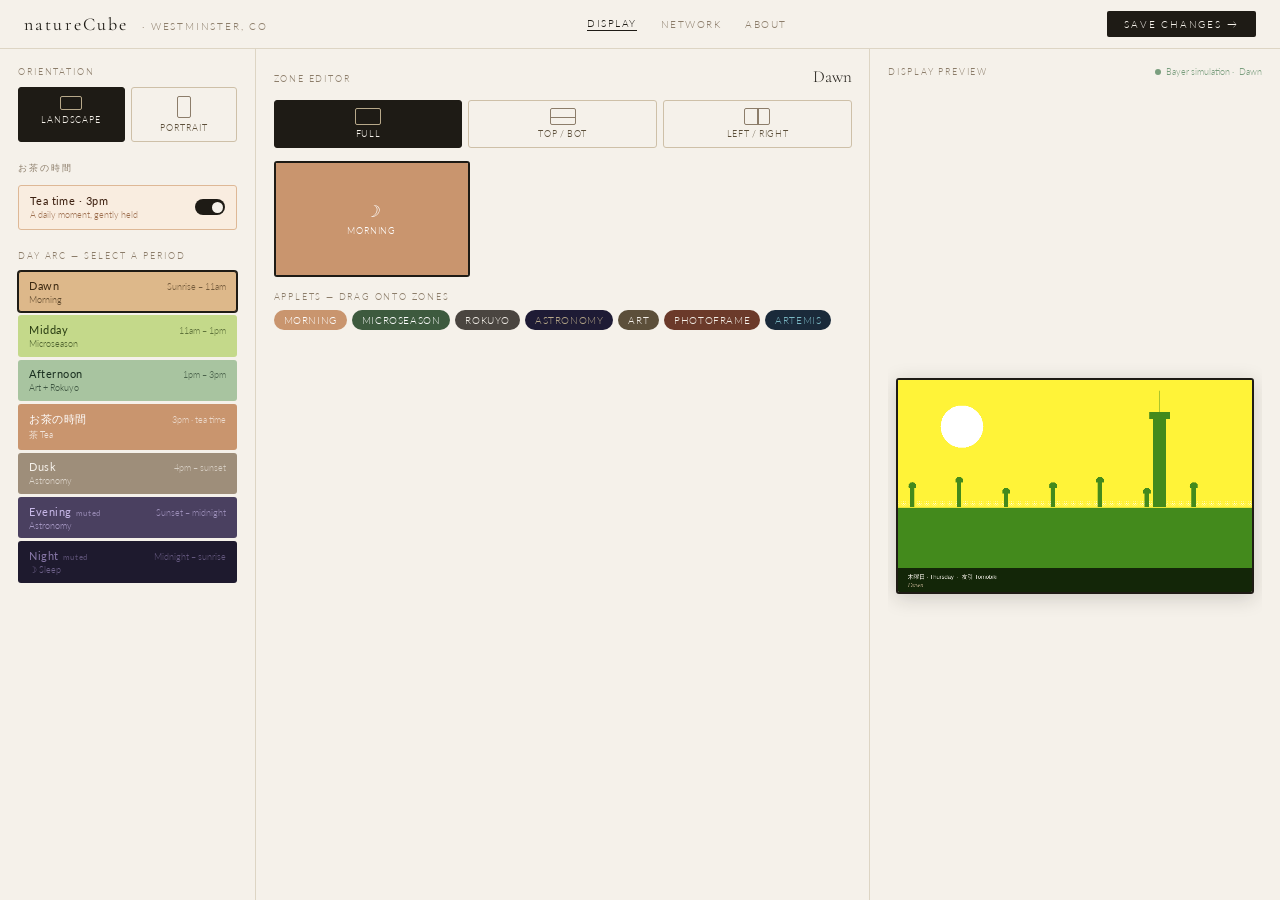
==== natureCubeConfig/index.html @ d75cd616 "fixed .html name" ====
<!DOCTYPE html>
<html lang="en">
<head>
  <meta charset="UTF-8" />
  <meta name="viewport" content="width=device-width, initial-scale=1.0" />
  <title>natureCube · Display Setup</title>
  <meta name="description" content="Configure your natureCube e-ink display — applets, day arc, orientation, and layout zones." />
  <link rel="preconnect" href="https://fonts.googleapis.com" />
  <link rel="preconnect" href="https://fonts.gstatic.com" crossorigin />
  <link href="https://fonts.googleapis.com/css2?family=Cormorant+Garamond:ital,wght@0,300;0,400;1,300;1,400&family=Lato:wght@300;400&display=swap" rel="stylesheet" />
  <style>
    /* ── Reset & base ────────────────────────────────────────────── */
    *, *::before, *::after { box-sizing: border-box; margin: 0; padding: 0; }
    :root {
      --paper:   #f5f1ea;
      --ink:     #1e1b15;
      --ink-mid: #5c4f3a;
      --ink-dim: #8c7d6a;
      --ink-faint:#b8a98a;
      --rule:    #ddd5c4;
      --rule-mid:#cec0a8;
      --hover:   #ede8de;
      --ocha:    #c9956e;
      --slot-dawn:      #ddb88a;
      --slot-midday:    #c4d98a;
      --slot-afternoon: #a8c4a0;
      --slot-ocha:      #c9956e;
      --slot-dusk:      #9e8e7a;
      --slot-evening:   #4a4060;
      --slot-night:     #1e1a2e;
    }

    html, body {
      height: 100%;
      font-family: 'Lato', sans-serif;
      font-weight: 300;
      background: var(--paper);
      color: var(--ink);
      overflow: hidden;
    }

    /* ── Layout skeleton ─────────────────────────────────────────── */
    .app { display: flex; flex-direction: column; height: 100vh; }
    .body { display: flex; flex: 1; overflow: hidden; }

    /* ── Header ──────────────────────────────────────────────────── */
    .hdr {
      padding: 0.7rem 1.5rem;
      border-bottom: 1px solid var(--rule);
      display: flex;
      align-items: center;
      justify-content: space-between;
      flex-shrink: 0;
      background: var(--paper);
    }
    .wmark {
      font-family: 'Cormorant Garamond', serif;
      font-weight: 400;
      font-size: 18px;
      letter-spacing: 0.12em;
      color: var(--ink);
    }
    .wmark-loc {
      font-size: 10px;
      letter-spacing: 0.18em;
      text-transform: uppercase;
      color: var(--ink-dim);
      margin-left: 0.6rem;
      font-family: 'Lato', sans-serif;
      font-weight: 300;
    }
    .hdr-nav { display: flex; gap: 1.5rem; align-items: center; }
    .hdr-nav a {
      font-size: 10px;
      letter-spacing: 0.15em;
      text-transform: uppercase;
      color: var(--ink-dim);
      cursor: pointer;
      text-decoration: none;
      transition: color 0.15s;
    }
    .hdr-nav a.active {
      color: var(--ink);
      border-bottom: 1px solid var(--ink);
      padding-bottom: 1px;
    }
    .hdr-nav a:hover { color: var(--ink); }
    .save-btn {
      padding: 0.42rem 1.1rem;
      background: var(--ink);
      color: var(--paper);
      border: none;
      font-family: 'Lato', sans-serif;
      font-weight: 300;
      font-size: 10px;
      letter-spacing: 0.18em;
      text-transform: uppercase;
      cursor: pointer;
      border-radius: 2px;
      transition: background 0.15s;
    }
    .save-btn:hover { background: var(--ink-mid); }

    /* ── Left panel ──────────────────────────────────────────────── */
    .left {
      width: 256px;
      flex-shrink: 0;
      border-right: 1px solid var(--rule);
      display: flex;
      flex-direction: column;
      overflow: hidden;
    }
    .left-scroll { flex: 1; overflow-y: auto; padding: 1.1rem; }
    .left-scroll::-webkit-scrollbar { width: 4px; }
    .left-scroll::-webkit-scrollbar-thumb { background: var(--rule-mid); border-radius: 2px; }

    .sec { margin-bottom: 1.25rem; }
    .sec-lbl {
      font-size: 9px;
      letter-spacing: 0.22em;
      text-transform: uppercase;
      color: var(--ink-dim);
      margin-bottom: 0.6rem;
    }

    /* Orientation */
    .orient-row { display: flex; gap: 6px; }
    .ob {
      flex: 1;
      border: 1px solid var(--rule-mid);
      border-radius: 3px;
      padding: 0.5rem 0.25rem;
      cursor: pointer;
      text-align: center;
      transition: all 0.15s;
      background: transparent;
    }
    .ob:hover { background: var(--hover); }
    .ob.active { background: var(--ink); border-color: var(--ink); }
    .ob.active .ob-lbl { color: var(--paper); }
    .ob.active .ob-frame { border-color: var(--ink-faint); }
    .ob-frame {
      width: 22px; height: 14px;
      border: 1.5px solid var(--ink-dim);
      border-radius: 2px;
      margin: 0 auto 4px;
    }
    .ob-frame.v { width: 14px; height: 22px; }
    .ob-lbl { font-size: 9px; letter-spacing: 0.1em; text-transform: uppercase; color: var(--ink-mid); }

    /* Ocha toggle */
    .ocha-toggle {
      display: flex;
      align-items: center;
      justify-content: space-between;
      background: #f9ede0;
      border: 1px solid #deb896;
      border-radius: 3px;
      padding: 0.55rem 0.7rem;
      cursor: pointer;
      transition: all 0.15s;
      user-select: none;
    }
    .ocha-toggle.off { background: #f0ece6; border-color: var(--rule-mid); opacity: 0.65; }
    .ot-left { display: flex; flex-direction: column; gap: 2px; }
    .ot-name { font-size: 11px; letter-spacing: 0.04em; color: #3d2010; font-weight: 400; }
    .ot-sub  { font-size: 9px; color: #9e7050; }
    .toggle-pill {
      width: 30px; height: 16px;
      border-radius: 10px;
      background: var(--ink);
      position: relative;
      transition: background 0.2s;
      flex-shrink: 0;
    }
    .toggle-pill.off { background: var(--rule-mid); }
    .toggle-knob {
      position: absolute;
      top: 2.5px; right: 2.5px;
      width: 11px; height: 11px;
      border-radius: 50%;
      background: var(--paper);
      transition: right 0.2s, left 0.2s;
    }
    .toggle-pill.off .toggle-knob { right: auto; left: 2.5px; }

    /* Day arc */
    .arc { display: flex; flex-direction: column; gap: 3px; }
    .arc-slot {
      border-radius: 3px;
      padding: 0.42rem 0.65rem;
      cursor: pointer;
      transition: filter 0.12s;
      border: 1.5px solid transparent;
    }
    .arc-slot:hover { filter: brightness(0.92); }
    .arc-slot.selected { border-color: var(--ink) !important; box-shadow: 0 0 0 1px var(--ink); }
    .as-row { display: flex; align-items: baseline; justify-content: space-between; }
    .as-name { font-size: 11px; font-weight: 400; letter-spacing: 0.05em; }
    .as-time { font-size: 9px; opacity: 0.65; }
    .as-applet { font-size: 9px; margin-top: 2px; opacity: 0.75; }
    .muted-badge { font-size: 8px; opacity: 0.55; margin-left: 4px; letter-spacing: 0.08em; }
    .slot-dawn      { background: var(--slot-dawn);      color: #3d2a12; }
    .slot-midday    { background: var(--slot-midday);    color: #2a3d12; }
    .slot-afternoon { background: var(--slot-afternoon); color: #1a3020; }
    .slot-ocha      { background: var(--slot-ocha);      color: #fff; }
    .slot-dusk      { background: var(--slot-dusk);      color: #f5f1ea; }
    .slot-evening   { background: var(--slot-evening);   color: #c8b8e8; }
    .slot-night     { background: var(--slot-night);     color: #8878a8; }

    /* ── Canvas editor ───────────────────────────────────────────── */
    .canvas-editor {
      width: 48%;
      flex-shrink: 0;
      border-right: 1px solid var(--rule);
      padding: 1.1rem;
      display: flex;
      flex-direction: column;
      overflow: hidden;
    }
    .ce-head {
      display: flex;
      align-items: baseline;
      justify-content: space-between;
      margin-bottom: 0.8rem;
    }
    .ce-lbl { font-size: 9px; letter-spacing: 0.2em; text-transform: uppercase; color: var(--ink-dim); }
    .ce-period { font-family: 'Cormorant Garamond', serif; font-size: 17px; font-weight: 300; color: var(--ink); }

    .fixed-notice {
      background: #f0ece6;
      border: 1px solid var(--rule-mid);
      border-radius: 3px;
      padding: 0.65rem 0.8rem;
      font-size: 10px;
      color: var(--ink-mid);
      line-height: 1.6;
      margin-bottom: 0.8rem;
    }

    /* Layout picker */
    .layout-row { display: flex; gap: 6px; margin-bottom: 0.85rem; }
    .lp {
      flex: 1;
      border: 1px solid var(--rule-mid);
      border-radius: 3px;
      padding: 0.45rem 0.25rem;
      cursor: pointer;
      text-align: center;
      transition: all 0.12s;
      background: transparent;
    }
    .lp:hover { background: var(--hover); }
    .lp.active { background: var(--ink); border-color: var(--ink); }
    .lp.active .lp-lbl { color: var(--paper); }
    .lp.active .lp-icon { border-color: var(--ink-faint); }
    .lp-icon {
      width: 26px; height: 17px;
      border: 1.5px solid var(--ink-dim);
      border-radius: 2px;
      margin: 0 auto 3px;
      position: relative; overflow: hidden;
    }
    .lp-icon.p { width: 17px; height: 26px; }
    .lp-dh { position: absolute; top: 50%; left: 0; right: 0; height: 1.5px; background: var(--ink-dim); }
    .lp-dv { position: absolute; left: 50%; top: 0; bottom: 0; width: 1.5px; background: var(--ink-dim); }
    .lp.active .lp-dh, .lp.active .lp-dv { background: var(--ink-faint); }
    .lp-lbl { font-size: 9px; letter-spacing: 0.07em; text-transform: uppercase; color: var(--ink-mid); }

    /* Zone display */
    .zone-wrap {
      border: 2px solid var(--ink);
      border-radius: 3px;
      overflow: hidden;
      flex-shrink: 0;
      margin-bottom: 0.85rem;
      position: relative;
    }
    .zone-inner { display: flex; width: 100%; height: 100%; position: relative; }
    .zone {
      display: flex;
      align-items: center;
      justify-content: center;
      flex-direction: column;
      gap: 3px;
      cursor: pointer;
      border: 2px dashed transparent;
      transition: border 0.12s;
      position: relative;
    }
    .zone:hover { border-color: rgba(255,255,255,0.35); }
    .zone.drag-over { border-color: #fff !important; background: rgba(255,255,255,0.12); }
    .zone-glyph {
      font-family: 'Cormorant Garamond', serif;
      font-style: italic;
      font-size: 16px;
      pointer-events: none;
    }
    .zone-name {
      font-size: 9px;
      letter-spacing: 0.1em;
      text-transform: uppercase;
      pointer-events: none;
    }
    .zone-hint { font-size: 9px; opacity: 0.4; pointer-events: none; }
    .zone-x {
      position: absolute;
      top: 4px; right: 4px;
      font-size: 9px;
      background: rgba(0,0,0,0.28);
      border: none; color: #fff;
      border-radius: 50%;
      width: 14px; height: 14px;
      cursor: pointer;
      line-height: 14px;
      text-align: center;
      padding: 0;
      display: none;
    }
    .zone:hover .zone-x { display: block; }
    .zone-div-h { position: absolute; top: 50%; left: 0; right: 0; height: 2px; background: var(--ink); pointer-events: none; }
    .zone-div-v { position: absolute; left: 50%; top: 0; bottom: 0; width: 2px; background: var(--ink); pointer-events: none; }

    /* Night editor */
    .night-editor {
      background: #16142a;
      border-radius: 3px;
      padding: 0.7rem 0.8rem;
      margin-bottom: 0.85rem;
      flex-shrink: 0;
    }
    .ne-lbl { font-size: 9px; letter-spacing: 0.2em; text-transform: uppercase; color: #6860a0; margin-bottom: 0.55rem; }
    .reminder-list { display: flex; flex-direction: column; gap: 5px; }
    .reminder-item { display: flex; align-items: baseline; gap: 7px; }
    .reminder-dot { width: 4px; height: 4px; border-radius: 50%; background: #8878a8; flex-shrink: 0; margin-top: 3px; }
    .reminder-text { font-size: 10px; color: #a898c8; font-family: 'Cormorant Garamond', serif; font-style: italic; line-height: 1.5; }
    .ne-hint { font-size: 9px; color: #5050a0; margin-top: 0.5rem; font-style: italic; }

    /* Applet palette */
    .pal-lbl { font-size: 9px; letter-spacing: 0.2em; text-transform: uppercase; color: var(--ink-dim); margin-bottom: 0.5rem; }
    .palette { display: flex; flex-wrap: wrap; gap: 5px; }
    .chip {
      padding: 4px 10px;
      border-radius: 20px;
      font-size: 10px;
      letter-spacing: 0.06em;
      text-transform: uppercase;
      cursor: grab;
      user-select: none;
      transition: opacity 0.12s, transform 0.1s;
    }
    .chip:active { cursor: grabbing; transform: scale(1.04); }
    .chip-morning    { background: #c9956e; color: #fff; }
    .chip-microseason{ background: #3d5a3e; color: #fff; }
    .chip-rokuyo     { background: #4a4540; color: #f5f1ea; }
    .chip-astronomy  { background: #1e1b35; color: #b8a98a; }
    .chip-art        { background: #5c4f3a; color: #f5f1ea; }
    .chip-photoframe { background: #6b3a2a; color: #f5f1ea; }
    .chip-artemis    { background: #1a2a3a; color: #7ab8c4; }
    .muted-note { font-size: 9px; color: var(--ink-dim); font-style: italic; margin-top: 0.5rem; line-height: 1.6; }

    /* ── Preview pane ────────────────────────────────────────────── */
    .preview-pane { flex: 1; padding: 1.1rem; display: flex; flex-direction: column; overflow: hidden; }
    .prev-head {
      display: flex;
      align-items: center;
      justify-content: space-between;
      margin-bottom: 0.75rem;
      flex-shrink: 0;
    }
    .prev-lbl { font-size: 9px; letter-spacing: 0.2em; text-transform: uppercase; color: var(--ink-dim); }
    .prev-live { display: flex; align-items: center; gap: 5px; font-size: 9px; color: #7a9e7e; }
    .prev-dot { width: 6px; height: 6px; border-radius: 50%; background: #7a9e7e; animation: pulse 2s infinite; }
    @keyframes pulse { 0%,100% { opacity: 1; } 50% { opacity: 0.3; } }
    .prev-wrap { flex: 1; display: flex; align-items: center; justify-content: center; overflow: hidden; }
    .frame-border {
      border: 2px solid var(--ink);
      border-radius: 3px;
      overflow: hidden;
      box-shadow: 0 4px 20px rgba(30,27,21,0.18);
    }
    canvas { display: block; }

    /* ── Responsive (narrow screens) ────────────────────────────── */
    @media (max-width: 900px) {
      html, body { overflow: auto; }
      .app { height: auto; min-height: 100vh; }
      .body { flex-direction: column; overflow: visible; }
      .left { width: 100%; border-right: none; border-bottom: 1px solid var(--rule); }
      .canvas-editor { width: 100%; border-right: none; border-bottom: 1px solid var(--rule); }
      .preview-pane { min-height: 360px; }
    }
  </style>
</head>
<body>
<div class="app">

  <!-- HEADER -->
  <header class="hdr">
    <div>
      <span class="wmark">natureCube</span>
      <span class="wmark-loc">· Westminster, CO</span>
    </div>
    <nav class="hdr-nav">
      <a class="active" href="#">Display</a>
      <a href="#">Network</a>
      <a href="#">About</a>
    </nav>
    <button class="save-btn" onclick="handleSave()">Save changes →</button>
  </header>

  <div class="body">

    <!-- LEFT: orientation + ocha + day arc -->
    <aside class="left">
      <div class="left-scroll">

        <div class="sec">
          <div class="sec-lbl">Orientation</div>
          <div class="orient-row">
            <div class="ob active" onclick="setOrient('landscape', this)">
              <div class="ob-frame"></div>
              <div class="ob-lbl">Landscape</div>
            </div>
            <div class="ob" onclick="setOrient('portrait', this)">
              <div class="ob-frame v"></div>
              <div class="ob-lbl">Portrait</div>
            </div>
          </div>
        </div>

        <div class="sec">
          <div class="sec-lbl">お茶の時間</div>
          <div class="ocha-toggle" id="ocha-toggle" onclick="toggleOcha()">
            <div class="ot-left">
              <div class="ot-name">Tea time · 3pm</div>
              <div class="ot-sub">A daily moment, gently held</div>
            </div>
            <div class="toggle-pill" id="ocha-pill">
              <div class="toggle-knob"></div>
            </div>
          </div>
        </div>

        <div class="sec">
          <div class="sec-lbl">Day Arc — select a period</div>
          <div class="arc" id="arc"></div>
        </div>

      </div>
    </aside>

    <!-- CANVAS EDITOR -->
    <section class="canvas-editor">
      <div class="ce-head">
        <span class="ce-lbl">Zone Editor</span>
        <span class="ce-period" id="ce-period">Dawn</span>
      </div>
      <div id="fixed-notice" class="fixed-notice" style="display:none;"></div>
      <div id="editor-body">
        <div class="layout-row" id="layout-row"></div>
        <div class="zone-wrap" id="zone-wrap">
          <div class="zone-inner" id="zone-inner"></div>
        </div>
        <div id="night-editor-wrap" style="display:none;">
          <div class="night-editor">
            <div class="ne-lbl">Nightly reminders</div>
            <div class="reminder-list" id="reminder-list"></div>
            <div class="ne-hint">Rotates softly through the night.</div>
          </div>
        </div>
        <div class="pal-lbl">Applets — drag onto zones</div>
        <div class="palette" id="palette"></div>
        <div class="muted-note" id="muted-note" style="display:none;"></div>
      </div>
    </section>

    <!-- PREVIEW -->
    <section class="preview-pane">
      <div class="prev-head">
        <span class="prev-lbl">Display Preview</span>
        <span class="prev-live">
          <span class="prev-dot"></span>
          Bayer simulation · <span id="prev-period-lbl">Dawn</span>
        </span>
      </div>
      <div class="prev-wrap">
        <div class="frame-border">
          <canvas id="pc"></canvas>
        </div>
      </div>
    </section>

  </div>
</div>

<script>
  /* ── Data ──────────────────────────────────────────────────────── */
  const PERIODS = [
    { id:'dawn',      name:'Dawn',        time:'Sunrise – 11am',    cls:'slot-dawn',      muted:false, fixed:false  },
    { id:'midday',    name:'Midday',      time:'11am – 1pm',        cls:'slot-midday',    muted:false, fixed:false  },
    { id:'afternoon', name:'Afternoon',   time:'1pm – 3pm',         cls:'slot-afternoon', muted:false, fixed:false  },
    { id:'ocha',      name:'お茶の時間',   time:'3pm · tea time',    cls:'slot-ocha',      muted:false, fixed:'ocha' },
    { id:'dusk',      name:'Dusk',        time:'4pm – sunset',      cls:'slot-dusk',      muted:false, fixed:false  },
    { id:'evening',   name:'Evening',     time:'Sunset – midnight', cls:'slot-evening',   muted:true,  fixed:false  },
    { id:'night',     name:'Night',       time:'Midnight – sunrise',cls:'slot-night',     muted:true,  fixed:'night'},
  ];

  const APPLETS = [
    { id:'morning',     glyph:'☽', name:'Morning',     cls:'chip-morning'     },
    { id:'microseason', glyph:'七', name:'Microseason', cls:'chip-microseason' },
    { id:'rokuyo',      glyph:'六', name:'Rokuyo',      cls:'chip-rokuyo'      },
    { id:'astronomy',   glyph:'✦', name:'Astronomy',   cls:'chip-astronomy'   },
    { id:'art',         glyph:'◈', name:'Art',          cls:'chip-art'         },
    { id:'photoframe',  glyph:'⊡', name:'Photoframe',  cls:'chip-photoframe'  },
    { id:'artemis',     glyph:'⬡', name:'Artemis',      cls:'chip-artemis'     },
  ];

  const NIGHT_REMINDERS = [
    'Rest is part of the work.',
    'The display will be here in the morning.',
    'Let the day go gently.',
    'The stars are doing fine without you.',
    'Sleep well. The seasons will continue.',
    'Tomorrow has its own microseason.',
  ];

  const PALETTE_6 = [[0,0,0],[255,255,255],[67,138,28],[100,64,255],[191,0,0],[255,243,56]];
  const BAYER4    = [[0,8,2,10],[12,4,14,6],[3,11,1,9],[15,7,13,5]];

  const SCENES = {
    morning:    { sky:[[201,149,110],[232,201,138],[210,220,190]], ground:[100,85,65],  tower:true,  sun:true,  stars:false, moon:false },
    microseason:{ sky:[[90,130,95],[150,180,130],[210,225,195]],  ground:[61,90,62],   tower:false, sun:false, stars:false, moon:false },
    rokuyo:     { sky:[[110,105,90],[160,150,130],[210,205,190]], ground:[85,80,68],   tower:false, sun:false, stars:false, moon:false },
    astronomy:  { sky:[[10,8,25],[30,20,60],[15,12,40]],         ground:[10,8,20],    tower:false, sun:false, stars:true,  moon:false },
    art:        { sky:[[140,100,70],[190,150,100],[220,185,140]], ground:[90,70,50],   tower:true,  sun:true,  stars:false, moon:false },
    photoframe: { sky:[[175,155,125],[205,185,160],[230,215,195]],ground:[140,115,88], tower:false, sun:false, stars:false, moon:false },
    artemis:    { sky:[[5,8,20],[15,20,50],[8,12,30]],            ground:[5,8,15],     tower:false, sun:false, stars:true,  moon:false },
    '__ocha':   { sky:[[195,130,80],[220,170,110],[235,200,150]], ground:[145,95,60],  tower:false, sun:true,  stars:false, moon:false },
    '__night':  { sky:[[10,8,22],[18,14,38],[12,10,28]],          ground:[8,6,18],     tower:false, sun:false, stars:true,  moon:true  },
  };

  const ZONE_BG = {
    morning:'#c9956e', microseason:'#3d5a3e', rokuyo:'#4a4540',
    astronomy:'#1e1b35', art:'#5c4f3a', photoframe:'#6b3a2a', artemis:'#1a2a3a',
    '__ocha':'#b87040', '__night':'#1a1530',
  };

  /* ── State ─────────────────────────────────────────────────────── */
  let orientation  = 'landscape';
  let selected     = 'dawn';
  let ochaOn       = true;
  let dragApplet   = null;

  const cfg = {
    dawn:      { layout:'full',       zones:['morning',    null]      },
    midday:    { layout:'full',       zones:['microseason',null]      },
    afternoon: { layout:'left-right', zones:['art',       'rokuyo']   },
    ocha:      { layout:'full',       zones:['__ocha',     null]      },
    dusk:      { layout:'full',       zones:['astronomy',  null]      },
    evening:   { layout:'full',       zones:['astronomy',  null]      },
    night:     { layout:'full',       zones:['__night',    null]      },
  };

  /* ── Ocha toggle ────────────────────────────────────────────────── */
  function toggleOcha() {
    ochaOn = !ochaOn;
    document.getElementById('ocha-pill').className    = 'toggle-pill' + (ochaOn ? '' : ' off');
    document.getElementById('ocha-toggle').className  = 'ocha-toggle' + (ochaOn ? '' : ' off');
    buildArc();
    if (selected === 'ocha' && !ochaOn) selectPeriod('dawn');
  }

  /* ── Day arc ────────────────────────────────────────────────────── */
  function buildArc() {
    const el = document.getElementById('arc');
    el.innerHTML = '';
    PERIODS.forEach(p => {
      if (p.id === 'ocha' && !ochaOn) return;
      const div = document.createElement('div');
      div.className = `arc-slot ${p.cls}${selected === p.id ? ' selected' : ''}`;
      div.onclick   = () => selectPeriod(p.id);
      const z = cfg[p.id].zones;
      const names = z.filter(Boolean).map(id => {
        if (id === '__ocha')  return '茶 Tea';
        if (id === '__night') return '☽ Sleep';
        return (APPLETS.find(a => a.id === id) || { name: '—' }).name;
      }).join(' + ');
      div.innerHTML = `
        <div class="as-row">
          <span class="as-name">${p.name}${p.muted ? '<span class="muted-badge">muted</span>' : ''}</span>
          <span class="as-time">${p.time}</span>
        </div>
        <div class="as-applet">${names || '—'}</div>`;
      el.appendChild(div);
    });
  }

  function selectPeriod(id) {
    selected = id;
    buildArc();
    buildEditor();
    drawPreview();
  }

  /* ── Canvas editor ──────────────────────────────────────────────── */
  function buildEditor() {
    const p   = PERIODS.find(p => p.id === selected);
    const c   = cfg[selected];
    document.getElementById('ce-period').textContent      = p.name;
    document.getElementById('prev-period-lbl').textContent = p.name;

    const fn  = document.getElementById('fixed-notice');
    const eb  = document.getElementById('editor-body');
    const nw  = document.getElementById('night-editor-wrap');
    const mn  = document.getElementById('muted-note');
    const pal = document.getElementById('palette');

    /* Fixed: ocha */
    if (p.fixed === 'ocha') {
      fn.style.display = 'block';
      fn.innerHTML     = '<strong style="font-size:10px;letter-spacing:0.08em;text-transform:uppercase;">Tea time</strong> — a fixed moment. The display shows a warm, still scene at 3pm each day. It cannot be reassigned, only disabled from the toggle above.';
      eb.style.display = 'none';
      drawPreview(); return;
    }
    fn.style.display = 'none';
    eb.style.display = 'block';

    /* Fixed: night */
    if (p.fixed === 'night') {
      fn.style.display = 'block';
      fn.innerHTML     = 'Night mode shows a quiet sleep scene with rotating gentle reminders. You can change the background applet below — the reminder overlay is always present.';
      nw.style.display = 'block';
      buildNightReminders();
    } else {
      nw.style.display = 'none';
    }

    /* Layout row */
    const lr = document.getElementById('layout-row');
    lr.innerHTML = '';
    const layouts = orientation === 'portrait'
      ? [{ id:'full', dv:false, dh:false, lbl:'Full' }, { id:'top-bottom', dh:true, dv:false, lbl:'Top / Bot' }]
      : [{ id:'full', dv:false, dh:false, lbl:'Full' }, { id:'top-bottom', dh:true, dv:false, lbl:'Top / Bot' }, { id:'left-right', dv:true, dh:false, lbl:'Left / Right' }];
    layouts.forEach(l => {
      const btn = document.createElement('div');
      btn.className = 'lp' + (c.layout === l.id ? ' active' : '');
      const ic = orientation === 'portrait' ? 'lp-icon p' : 'lp-icon';
      btn.innerHTML = `<div class="${ic}">${l.dh ? '<div class="lp-dh"></div>' : ''}${l.dv ? '<div class="lp-dv"></div>' : ''}</div><div class="lp-lbl">${l.lbl}</div>`;
      btn.onclick = () => {
        cfg[selected].layout = l.id;
        if (l.id === 'full') cfg[selected].zones[1] = null;
        buildEditor(); drawPreview();
      };
      lr.appendChild(btn);
    });

    buildZoneDisplay(p, c);

    /* Palette */
    pal.innerHTML = '';
    mn.style.display = 'none';
    APPLETS.forEach(a => {
      const chip = document.createElement('div');
      chip.className = `chip ${a.cls}`;
      chip.textContent = a.name;
      chip.draggable = true;
      chip.ondragstart = () => { dragApplet = a.id; };
      chip.ondragend   = () => { dragApplet = null; };
      pal.appendChild(chip);
    });
    if (p.muted) {
      mn.style.display = 'block';
      mn.textContent = 'Evening & night applets render in a muted colour grade on the device — softer on the eyes, quieter in the room.';
    }
  }

  function buildNightReminders() {
    const el = document.getElementById('reminder-list');
    el.innerHTML = '';
    NIGHT_REMINDERS.forEach(r => {
      const row = document.createElement('div');
      row.className = 'reminder-item';
      row.innerHTML  = `<div class="reminder-dot"></div><div class="reminder-text">${r}</div>`;
      el.appendChild(row);
    });
  }

  function buildZoneDisplay(p, c) {
    const zw  = document.getElementById('zone-wrap');
    const zi  = document.getElementById('zone-inner');
    const isP = orientation === 'portrait';
    const W = isP ? 112 : 196, H = isP ? 158 : 116;
    zw.style.width  = W + 'px';
    zw.style.height = H + 'px';
    zi.innerHTML = '';
    zi.style.position     = 'relative';
    zi.style.flexDirection = c.layout === 'top-bottom' ? 'column' : 'row';

    const count = c.layout === 'full' ? 1 : 2;
    for (let i = 0; i < count; i++) {
      const appId = c.zones[i];
      const app   = APPLETS.find(a => a.id === appId);
      const zone  = document.createElement('div');
      zone.className = 'zone';
      zone.style.flex       = '1';
      zone.style.background = appId ? (ZONE_BG[appId] || '#2e2830') : 'rgba(0,0,0,0.07)';
      zone.style.color      = appId ? '#fff' : '#8c7d6a';
      zone.dataset.zi       = i;
      zone.ondragover  = e  => { e.preventDefault(); zone.classList.add('drag-over'); };
      zone.ondragleave = () => zone.classList.remove('drag-over');
      zone.ondrop      = e  => {
        e.preventDefault();
        zone.classList.remove('drag-over');
        if (dragApplet) {
          cfg[selected].zones[i] = dragApplet;
          buildEditor(); buildArc(); drawPreview();
        }
      };
      if (app) {
        const x = document.createElement('button');
        x.className   = 'zone-x';
        x.textContent = '×';
        x.onclick = e => {
          e.stopPropagation();
          cfg[selected].zones[i] = null;
          buildEditor(); buildArc(); drawPreview();
        };
        zone.innerHTML = `<div class="zone-glyph">${app.glyph}</div><div class="zone-name">${app.name}</div>`;
        zone.appendChild(x);
      } else {
        zone.innerHTML = `<div class="zone-hint">drop applet here</div>`;
      }
      zi.appendChild(zone);
    }
    if (c.layout !== 'full') {
      const div = document.createElement('div');
      div.className = c.layout === 'top-bottom' ? 'zone-div-h' : 'zone-div-v';
      zi.appendChild(div);
    }
  }

  /* ── Bayer dither preview ──────────────────────────────────────── */
  function nearest(r, g, b) {
    let best = 0, bd = Infinity;
    PALETTE_6.forEach(([pr, pg, pb], i) => {
      const d = (r-pr)**2 + (g-pg)**2 + (b-pb)**2;
      if (d < bd) { bd = d; best = i; }
    });
    return PALETTE_6[best];
  }

  function paintZone(ctx, W, H, scId, x, y, w, h, muted) {
    const sc  = SCENES[scId] || SCENES.morning;
    const buf = ctx.createImageData(W, H);
    const d   = buf.data;
    const thr = 255 / 16;
    const hor = y + Math.floor(h * 0.6);

    function sp(px, py, r, g, b) {
      if (px < x || px >= x+w || py < y || py >= y+h) return;
      if (muted) { r = Math.floor(r*0.52+65); g = Math.floor(g*0.52+55); b = Math.floor(b*0.52+60); }
      const bv = BAYER4[py % 4][px % 4];
      const f  = (bv / 16 - 0.5) * thr * 1.8;
      const [nr, ng, nb] = nearest(
        Math.max(0, Math.min(255, r + f)),
        Math.max(0, Math.min(255, g + f)),
        Math.max(0, Math.min(255, b + f))
      );
      const i = (py * W + px) * 4;
      d[i] = nr; d[i+1] = ng; d[i+2] = nb; d[i+3] = 255;
    }

    /* Sky */
    for (let py = y; py < y+h; py++) {
      const t  = (py - y) / h;
      const c0 = sc.sky[0], c1 = sc.sky[1], c2 = sc.sky[2];
      let r, g, b;
      if (t < 0.5) { const u = t*2; r = c0[0]+(c1[0]-c0[0])*u; g = c0[1]+(c1[1]-c0[1])*u; b = c0[2]+(c1[2]-c0[2])*u; }
      else         { const u = (t-0.5)*2; r = c1[0]+(c2[0]-c1[0])*u; g = c1[1]+(c2[1]-c1[1])*u; b = c1[2]+(c2[2]-c1[2])*u; }
      for (let px = x; px < x+w; px++) sp(px, py, r, g, b);
    }
    /* Ground */
    for (let py = hor; py < y+h; py++) {
      const [gr, gg, gb] = sc.ground;
      for (let px = x; px < x+w; px++) {
        const n = Math.sin(px*0.3 + py*0.7) * 5;
        sp(px, py, gr+n, gg+n, gb+n);
      }
    }
    /* Horizon accent */
    for (let px = x; px < x+w; px++)
      sp(px, hor, sc.sky[0][0]+22, sc.sky[0][1]+12, sc.sky[0][2]+6);

    /* Sun */
    if (sc.sun) {
      const sx = x + Math.floor(w*0.18), sy = y + Math.floor(h*0.22), sr = Math.floor(Math.min(w,h)*0.1);
      for (let py = sy-sr; py <= sy+sr; py++)
        for (let px = sx-sr; px <= sx+sr; px++)
          if ((px-sx)**2 + (py-sy)**2 <= sr**2) {
            const [c0r, c0g, c0b] = sc.sky[2];
            sp(px, py, Math.min(255, c0r+72), Math.min(255, c0g+62), Math.min(255, c0b+20));
          }
    }
    /* Stars */
    if (sc.stars) {
      for (let i = 0; i < 55; i++) {
        const sx2 = x + Math.floor(Math.abs(Math.sin(i * 137.5) * w));
        const sy2 = y + Math.floor(Math.abs(Math.cos(i * 97.3) * h * 0.52));
        if (sy2 < hor) sp(sx2, sy2, 255, 243, 56);
      }
    }
    /* Moon (crescent) */
    if (sc.moon) {
      const mx = x + Math.floor(w*0.7), my = y + Math.floor(h*0.22), mr = Math.floor(Math.min(w,h)*0.11);
      for (let py = my-mr; py <= my+mr; py++)
        for (let px = mx-mr; px <= mx+mr; px++)
          if ((px-mx)**2 + (py-my)**2 <= mr**2) sp(px, py, 180, 155, 215);
      /* bite */
      const cx = mx + Math.floor(mr*0.42), cy = my - Math.floor(mr*0.18), cr = Math.floor(mr*0.78);
      for (let py = cy-cr; py <= cy+cr; py++)
        for (let px = cx-cr; px <= cx+cr; px++)
          if ((px-cx)**2 + (py-cy)**2 <= cr**2) {
            const [gs, gg, gb] = sc.ground;
            sp(px, py, gs+10, gg+8, gb+25);
          }
    }
    /* Tower */
    if (sc.tower) {
      const tx = x + Math.floor(w*0.72), tw = Math.floor(w*0.038);
      const [gr, gg, gb] = sc.ground;
      for (let py = y + Math.floor(h*0.15); py < hor; py++)
        for (let px = tx; px < tx+tw; px++) sp(px, py, gr-15, gg-15, gb-15);
      for (let py = y + Math.floor(h*0.15); py < y + Math.floor(h*0.15)+16; py++)
        for (let px = tx-8; px < tx+tw+8; px++) sp(px, py, gr-12, gg-12, gb-12);
      for (let py = y + Math.floor(h*0.05); py < y + Math.floor(h*0.15); py++)
        sp(tx + Math.floor(tw/2), py, gr-8, gg-8, gb-8);
    }
    /* Trees */
    for (let t = 0; t < 7; t++) {
      const tx = x + Math.floor(w*0.04) + t * Math.floor(w/7.5);
      const th = Math.floor(h*0.1) + Math.floor(Math.sin(t*2.1) * h*0.03);
      const ty = hor - th;
      const [gr, gg, gb] = sc.ground;
      for (let py = ty; py < hor; py++)
        for (let px = tx-5; px < tx+5; px++) sp(px, py, gr-12, gg-12, gb-12);
      for (let py = ty - Math.floor(th*0.4); py < ty+4; py++)
        for (let px = tx-9; px < tx+9; px++)
          if ((px-tx)**2 + (py-ty)**2 < 82) sp(px, py, gr-10, gg-10, gb-10);
    }

    ctx.putImageData(buf, 0, 0);
  }

  function drawPreview() {
    const canvas = document.getElementById('pc');
    const wrap   = document.querySelector('.prev-wrap');
    const isP    = orientation === 'portrait';
    const W = isP ? 480 : 800, H = isP ? 800 : 480;
    canvas.width  = W;
    canvas.height = H;
    const maxW = wrap.clientWidth  - 20;
    const maxH = wrap.clientHeight - 20;
    const scale = Math.min(maxW/W, maxH/H, 1);
    canvas.style.width  = Math.floor(W * scale) + 'px';
    canvas.style.height = Math.floor(H * scale) + 'px';

    const ctx = canvas.getContext('2d');
    ctx.fillStyle = '#f0ede4';
    ctx.fillRect(0, 0, W, H);

    const c      = cfg[selected];
    const p      = PERIODS.find(p => p.id === selected);
    const muted  = p.muted;
    const [z0, z1] = c.zones;

    if (c.layout === 'full') {
      if (z0) paintZone(ctx, W, H, z0, 0, 0, W, H, muted);
    } else if (c.layout === 'top-bottom') {
      const hh = Math.floor(H / 2);
      if (z0) paintZone(ctx, W, H, z0, 0,  0,  W, hh,   muted);
      if (z1) paintZone(ctx, W, H, z1, 0,  hh, W, H-hh, muted);
      ctx.fillStyle = '#2e2a22';
      ctx.fillRect(0, hh-1, W, 2);
    } else {
      const hw = Math.floor(W / 2);
      if (z0) paintZone(ctx, W, H, z0, 0,  0, hw,   H, muted);
      if (z1) paintZone(ctx, W, H, z1, hw, 0, W-hw, H, muted);
      ctx.fillStyle = '#2e2a22';
      ctx.fillRect(hw-1, 0, 2, H);
    }

    /* Info strip */
    ctx.fillStyle = 'rgba(0,0,0,0.72)';
    ctx.fillRect(0, H-54, W, 54);
    ctx.fillStyle = '#f0ede4';
    ctx.font = `300 ${Math.floor(W*0.017)}px 'Lato', sans-serif`;
    ctx.fillText('木曜日 · Thursday  ·  友引 Tomobiki', 22, H-30);

    /* Night reminder */
    if (selected === 'night') {
      const rem = NIGHT_REMINDERS[Math.floor(Date.now() / 3000) % NIGHT_REMINDERS.length];
      ctx.fillStyle = 'rgba(140,120,200,0.15)';
      ctx.fillRect(0, 0, W, H);
      ctx.fillStyle = 'rgba(160,140,210,0.88)';
      ctx.font = `italic 300 ${Math.floor(W*0.028)}px 'Cormorant Garamond', serif`;
      ctx.textAlign = 'center';
      ctx.fillText(rem, W/2, H/2 + 10);
      ctx.textAlign = 'left';
    }

    ctx.fillStyle = '#b8a98a';
    ctx.font = `italic 300 ${Math.floor(W*0.019)}px 'Cormorant Garamond', serif`;
    ctx.fillText(p.name, 22, H-11);
  }

  /* ── Orientation ────────────────────────────────────────────────── */
  function setOrient(o, btn) {
    orientation = o;
    document.querySelectorAll('.ob').forEach(b => b.classList.remove('active'));
    btn.classList.add('active');
    buildEditor();
    drawPreview();
  }

  /* ── Save ───────────────────────────────────────────────────────── */
  function handleSave() {
    const lines = PERIODS
      .filter(p => !(p.id === 'ocha' && !ochaOn))
      .map(p => {
        const c     = cfg[p.id];
        const names = c.zones.filter(Boolean).map(id =>
          id === '__ocha'  ? 'tea'  :
          id === '__night' ? 'sleep':
          (APPLETS.find(a => a.id === id) || { name: id }).name
        );
        return `${p.name}: ${names.join(' + ') || '—'} (${c.layout})`;
      });
    const summary = [
      `Orientation: ${orientation}`,
      `Tea time: ${ochaOn ? 'enabled' : 'disabled'}`,
      ...lines,
    ].join('\n');
    alert('Configuration saved:\n\n' + summary);
  }

  /* ── Init ───────────────────────────────────────────────────────── */
  buildArc();
  buildEditor();
  drawPreview();
  window.addEventListener('resize', drawPreview);
  setInterval(() => { if (selected === 'night') drawPreview(); }, 3000);
</script>
</body>
</html>
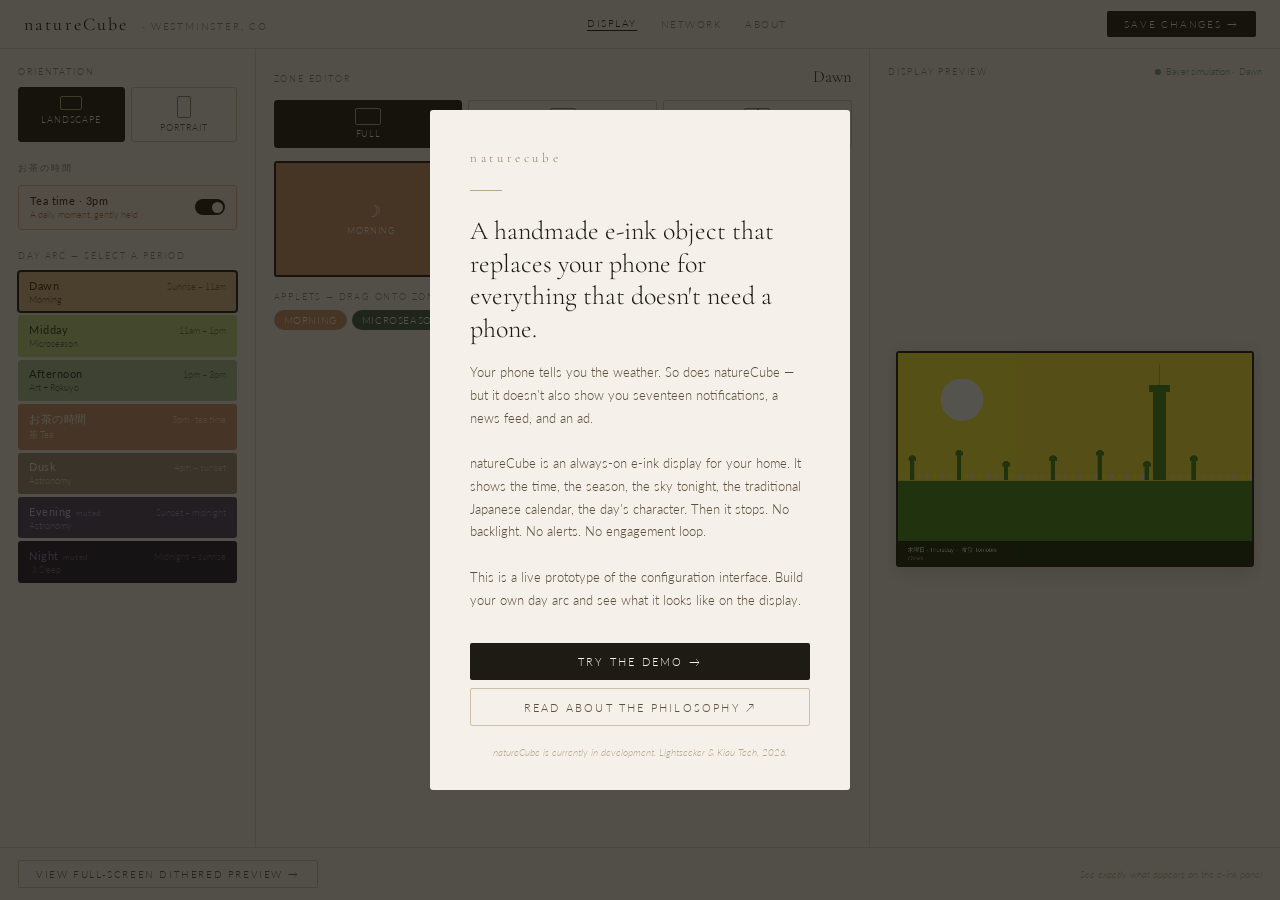
==== commit 9212dcab: "added network tab and about page" ====
--- a/natureCubeConfig/index.html
+++ b/natureCubeConfig/index.html
@@ -381,6 +381,241 @@
     }
     canvas { display: block; }
 
+    /* ── Welcome popup ───────────────────────────────────────────── */
+    .popup-backdrop {
+      position: fixed; inset: 0; z-index: 200;
+      background: rgba(20,17,10,0.72);
+      display: flex; align-items: center; justify-content: center;
+      animation: fadeIn 0.4s ease;
+    }
+    .popup-backdrop.hidden { display: none; }
+    @keyframes fadeIn { from { opacity: 0; } to { opacity: 1; } }
+
+    .popup {
+      background: var(--paper);
+      border-radius: 3px;
+      width: 420px;
+      max-width: calc(100vw - 2rem);
+      padding: 2.5rem 2.5rem 2rem;
+      position: relative;
+      animation: riseIn 0.35s ease;
+    }
+    @keyframes riseIn { from { opacity: 0; transform: translateY(12px); } to { opacity: 1; transform: translateY(0); } }
+
+    .popup-wordmark {
+      font-family: 'Cormorant Garamond', serif;
+      font-weight: 300;
+      font-size: 13px;
+      letter-spacing: 0.28em;
+      text-transform: lowercase;
+      color: var(--ink-dim);
+      margin-bottom: 1.5rem;
+    }
+    .popup-divider { width: 32px; height: 1px; background: var(--ink-faint); margin-bottom: 1.5rem; }
+
+    .popup-headline {
+      font-family: 'Cormorant Garamond', serif;
+      font-weight: 300;
+      font-size: 26px;
+      line-height: 1.25;
+      color: var(--ink);
+      margin-bottom: 1rem;
+    }
+    .popup-body {
+      font-size: 13px;
+      color: var(--ink-mid);
+      line-height: 1.75;
+      margin-bottom: 2rem;
+    }
+    .popup-actions { display: flex; flex-direction: column; gap: 8px; }
+    .popup-btn-primary {
+      display: block;
+      width: 100%;
+      padding: 0.75rem 1rem;
+      background: var(--ink);
+      color: var(--paper);
+      border: none;
+      font-family: 'Lato', sans-serif;
+      font-weight: 300;
+      font-size: 11px;
+      letter-spacing: 0.2em;
+      text-transform: uppercase;
+      cursor: pointer;
+      border-radius: 2px;
+      text-align: center;
+      transition: background 0.15s;
+    }
+    .popup-btn-primary:hover { background: var(--ink-mid); }
+    .popup-btn-secondary {
+      display: block;
+      width: 100%;
+      padding: 0.7rem 1rem;
+      background: transparent;
+      color: var(--ink-mid);
+      border: 1px solid var(--rule-mid);
+      font-family: 'Lato', sans-serif;
+      font-weight: 300;
+      font-size: 11px;
+      letter-spacing: 0.2em;
+      text-transform: uppercase;
+      cursor: pointer;
+      border-radius: 2px;
+      text-align: center;
+      transition: all 0.15s;
+      text-decoration: none;
+    }
+    .popup-btn-secondary:hover { background: var(--hover); color: var(--ink); }
+    .popup-note {
+      font-size: 10px;
+      color: var(--ink-faint);
+      text-align: center;
+      margin-top: 1.25rem;
+      font-style: italic;
+    }
+
+    /* ── Fullscreen preview ──────────────────────────────────────── */
+    .fs-backdrop {
+      position: fixed; inset: 0; z-index: 100;
+      background: #0e0c18;
+      display: flex; flex-direction: column;
+      align-items: center; justify-content: center;
+    }
+    .fs-backdrop.hidden { display: none; }
+    .fs-canvas-wrap { position: relative; }
+    .fs-canvas-wrap canvas { display: block; border: 2px solid #2e2a22; border-radius: 3px; }
+    .fs-bar {
+      display: flex; align-items: center; justify-content: space-between;
+      width: 100%; padding: 1rem 0 0;
+    }
+    .fs-label {
+      font-family: 'Cormorant Garamond', serif;
+      font-style: italic;
+      font-size: 14px;
+      color: #6860a0;
+      letter-spacing: 0.06em;
+    }
+    .fs-meta { font-size: 10px; color: #4a4560; letter-spacing: 0.12em; text-transform: uppercase; }
+    .fs-close {
+      position: fixed; top: 1.25rem; right: 1.5rem;
+      background: none; border: 1px solid #3a3460;
+      color: #8878a8; font-size: 11px; letter-spacing: 0.15em;
+      text-transform: uppercase; padding: 0.35rem 0.8rem;
+      cursor: pointer; border-radius: 2px;
+      font-family: 'Lato', sans-serif; font-weight: 300;
+      transition: all 0.15s;
+    }
+    .fs-close:hover { background: #3a3460; color: var(--paper); }
+
+    /* Preview button */
+    .preview-btn-wrap {
+      flex-shrink: 0;
+      border-top: 1px solid var(--rule);
+      padding: 0.75rem 1.1rem;
+      display: flex; align-items: center; justify-content: space-between;
+    }
+    .preview-btn {
+      padding: 0.45rem 1.1rem;
+      background: transparent;
+      color: var(--ink-mid);
+      border: 1px solid var(--rule-mid);
+      font-family: 'Lato', sans-serif;
+      font-weight: 300;
+      font-size: 10px;
+      letter-spacing: 0.16em;
+      text-transform: uppercase;
+      cursor: pointer;
+      border-radius: 2px;
+      transition: all 0.15s;
+    }
+    .preview-btn:hover { background: var(--hover); color: var(--ink); border-color: var(--ink-faint); }
+    .preview-hint { font-size: 10px; color: var(--ink-faint); font-style: italic; }
+
+    /* ── Network tab ─────────────────────────────────────────────── */
+    .tab-panel { display: none; flex: 1; overflow: hidden; }
+    .tab-panel.active { display: flex; }
+    .network-panel {
+      flex: 1;
+      display: flex;
+      align-items: flex-start;
+      justify-content: center;
+      overflow-y: auto;
+      padding: 2.5rem 2rem;
+    }
+    .network-card {
+      width: 100%;
+      max-width: 520px;
+      display: flex;
+      flex-direction: column;
+      gap: 2rem;
+    }
+    .nc-sec-head {
+      font-size: 9px;
+      letter-spacing: 0.22em;
+      text-transform: uppercase;
+      color: var(--ink-dim);
+      margin-bottom: 1rem;
+      padding-bottom: 0.5rem;
+      border-bottom: 1px solid var(--rule);
+    }
+    .nc-field { margin-bottom: 1.4rem; }
+    .nc-field:last-child { margin-bottom: 0; }
+    .nc-field label {
+      display: block;
+      font-size: 11px;
+      letter-spacing: 0.1em;
+      text-transform: uppercase;
+      color: var(--ink-mid);
+      margin-bottom: 0.45rem;
+    }
+    .nc-field input[type="text"],
+    .nc-field input[type="password"] {
+      width: 100%;
+      background: transparent;
+      border: none;
+      border-bottom: 1px solid var(--rule-mid);
+      padding: 0.35rem 0;
+      font-family: 'Lato', sans-serif;
+      font-weight: 300;
+      font-size: 15px;
+      color: var(--ink);
+      outline: none;
+      transition: border-color 0.2s;
+      border-radius: 0;
+    }
+    .nc-field input:focus { border-bottom-color: var(--ink); }
+    .nc-field input::placeholder { color: var(--ink-faint); font-weight: 300; }
+    .nc-hint {
+      font-size: 11px;
+      color: var(--ink-faint);
+      margin-top: 0.4rem;
+      font-style: italic;
+      line-height: 1.6;
+    }
+    .nc-row { display: grid; grid-template-columns: 1fr 1fr; gap: 1.25rem; }
+    .pw-wrap { position: relative; }
+    .pw-toggle {
+      position: absolute; right: 0; bottom: 0.35rem;
+      font-size: 9px; letter-spacing: 0.12em; text-transform: uppercase;
+      color: var(--ink-dim); cursor: pointer; background: none; border: none;
+      font-family: 'Lato', sans-serif;
+    }
+    .network-save {
+      width: 100%; padding: 0.85rem;
+      background: var(--ink); color: var(--paper);
+      border: none; font-family: 'Lato', sans-serif; font-weight: 300;
+      font-size: 11px; letter-spacing: 0.2em; text-transform: uppercase;
+      cursor: pointer; border-radius: 2px; transition: background 0.15s;
+      margin-top: 0.5rem;
+    }
+    .network-save:hover { background: var(--ink-mid); }
+    .device-name-row { display: flex; align-items: center; gap: 0.75rem; }
+    .device-name-row input { flex: 1; }
+    .device-status {
+      display: flex; align-items: center; gap: 6px;
+      font-size: 10px; color: #7a9e7e; flex-shrink: 0;
+    }
+    .status-dot { width: 6px; height: 6px; border-radius: 50%; background: #7a9e7e; }
+
     /* ── Responsive (narrow screens) ────────────────────────────── */
     @media (max-width: 900px) {
       html, body { overflow: auto; }
@@ -393,6 +628,37 @@
   </style>
 </head>
 <body>
+<!-- WELCOME POPUP -->
+<div class="popup-backdrop" id="popup-backdrop">
+  <div class="popup">
+    <div class="popup-wordmark">natureCube</div>
+    <div class="popup-divider"></div>
+    <h1 class="popup-headline">A handmade e-ink object that replaces your phone for everything that doesn't need a phone.</h1>
+    <p class="popup-body">
+      Your phone tells you the weather. So does natureCube — but it doesn't also show you seventeen notifications, a news feed, and an ad.<br><br>
+      natureCube is an always-on e-ink display for your home. It shows the time, the season, the sky tonight, the traditional Japanese calendar, the day's character. Then it stops. No backlight. No alerts. No engagement loop.<br><br>
+      This is a live prototype of the configuration interface. Build your own day arc and see what it looks like on the display.
+    </p>
+    <div class="popup-actions">
+      <button class="popup-btn-primary" onclick="dismissPopup()">Try the demo →</button>
+      <a class="popup-btn-secondary" href="#" onclick="dismissPopup()">Read about the philosophy ↗</a>
+    </div>
+    <p class="popup-note">natureCube is currently in development. <span id="credit-lightseeker">Lightseeker</span> &amp; <span id="credit-kiau">Kiau Tech</span>, 2026.</p>
+  </div>
+</div>
+
+<!-- FULLSCREEN PREVIEW -->
+<div class="fs-backdrop hidden" id="fs-backdrop">
+  <button class="fs-close" onclick="closeFullscreen()">Close esc</button>
+  <div class="fs-canvas-wrap">
+    <canvas id="fs-canvas"></canvas>
+    <div class="fs-bar">
+      <span class="fs-label" id="fs-label">Dawn · Morning</span>
+      <span class="fs-meta">Spectra 6 · 800 × 480 · Bayer dithered</span>
+    </div>
+  </div>
+</div>
+
 <div class="app">
 
   <!-- HEADER -->
@@ -402,13 +668,14 @@
       <span class="wmark-loc">· Westminster, CO</span>
     </div>
     <nav class="hdr-nav">
-      <a class="active" href="#">Display</a>
-      <a href="#">Network</a>
-      <a href="#">About</a>
+      <a class="active" href="#" onclick="switchTab('display',this)">Display</a>
+      <a href="#" onclick="switchTab('network',this)">Network</a>
+      <a href="about.html">About</a>
     </nav>
     <button class="save-btn" onclick="handleSave()">Save changes →</button>
   </header>
 
+  <div class="tab-panel active" id="tab-display">
   <div class="body">
 
     <!-- LEFT: orientation + ocha + day arc -->
@@ -491,8 +758,88 @@
       </div>
     </section>
 
+  </div><!-- /.body -->
+  </div><!-- /#tab-display -->
+
+  <!-- NETWORK TAB -->
+  <div class="tab-panel" id="tab-network">
+    <div class="network-panel">
+      <div class="network-card">
+
+        <div>
+          <div class="nc-sec-head">Device</div>
+          <div class="nc-field">
+            <label>Device name</label>
+            <div class="device-name-row">
+              <input type="text" id="device-name" placeholder="natureCube" value="natureCube" />
+              <div class="device-status"><div class="status-dot"></div>Connected</div>
+            </div>
+            <p class="nc-hint">Appears as the wifi network name during setup on a new device.</p>
+          </div>
+        </div>
+
+        <div>
+          <div class="nc-sec-head">Location</div>
+          <div class="nc-row">
+            <div class="nc-field">
+              <label>City</label>
+              <input type="text" id="city" placeholder="Westminster" value="Westminster" />
+            </div>
+            <div class="nc-field">
+              <label>Postal code</label>
+              <input type="text" id="postal" placeholder="80021" value="80021" />
+            </div>
+          </div>
+          <div class="nc-row">
+            <div class="nc-field">
+              <label>Latitude</label>
+              <input type="text" id="lat" placeholder="39.8637" value="39.8637" />
+            </div>
+            <div class="nc-field">
+              <label>Longitude</label>
+              <input type="text" id="lng" placeholder="-105.1230" value="-105.1230" />
+            </div>
+          </div>
+          <p class="nc-hint">Used for weather, sunrise/sunset times, astronomy, and seasonal content. Longitude must include the minus sign for locations west of the prime meridian.</p>
+        </div>
+
+        <div>
+          <div class="nc-sec-head">Network</div>
+          <div class="nc-field">
+            <label>WiFi network (SSID)</label>
+            <input type="text" id="ssid" placeholder="Your network name" />
+          </div>
+          <div class="nc-field">
+            <label>Password</label>
+            <div class="pw-wrap">
+              <input type="password" id="pw" placeholder="••••••••" />
+              <button class="pw-toggle" onclick="togglePw()">show</button>
+            </div>
+          </div>
+          <p class="nc-hint">Stored locally on the device only. natureCube connects to your home network to fetch daily content from the server.</p>
+        </div>
+
+        <div>
+          <div class="nc-sec-head">Server</div>
+          <div class="nc-field">
+            <label>Server address</label>
+            <input type="text" id="server" placeholder="10.0.0.104" value="10.0.0.104" />
+            <p class="nc-hint">IP address of the Quartz64 or other compute server on your local network. Leave unchanged if you haven't moved your server.</p>
+          </div>
+        </div>
+
+        <button class="network-save" onclick="handleNetworkSave()">Save network settings →</button>
+
+      </div>
+    </div>
+  </div><!-- /#tab-network -->
+
+  <div class="preview-btn-wrap">
+    <button class="preview-btn" onclick="openFullscreen()">View full-screen dithered preview →</button>
+    <span class="preview-hint">See exactly what appears on the e-ink panel</span>
   </div>
-</div>
+
+</div><!-- /.app -->
 
 <script>
   /* ── Data ──────────────────────────────────────────────────────── */
@@ -944,12 +1291,135 @@
     alert('Configuration saved:\n\n' + summary);
   }
 
+  /* ── Tab switching ──────────────────────────────────────────────── */
+  function switchTab(tab, link) {
+    document.querySelectorAll('.tab-panel').forEach(p => p.classList.remove('active'));
+    document.querySelectorAll('.hdr-nav a').forEach(a => a.classList.remove('active'));
+    document.getElementById('tab-' + tab).classList.add('active');
+    link.classList.add('active');
+    // Hide preview bar on network tab
+    document.querySelector('.preview-btn-wrap').style.display =
+      tab === 'display' ? 'flex' : 'none';
+  }
+
+  /* ── Network functions ──────────────────────────────────────────── */
+  function togglePw() {
+    const pw  = document.getElementById('pw');
+    const btn = document.querySelector('.pw-toggle');
+    pw.type   = pw.type === 'password' ? 'text' : 'password';
+    btn.textContent = pw.type === 'password' ? 'show' : 'hide';
+  }
+
+  function handleNetworkSave() {
+    const city   = document.getElementById('city').value.trim();
+    const lat    = document.getElementById('lat').value.trim();
+    const lng    = document.getElementById('lng').value.trim();
+    const ssid   = document.getElementById('ssid').value.trim();
+    const server = document.getElementById('server').value.trim();
+    if (!ssid) { document.getElementById('ssid').focus(); return; }
+    // Update location label in header
+    if (city) {
+      document.querySelector('.wmark-loc').textContent = '· ' + city;
+    }
+    alert(`Network settings saved.\n\nLocation: ${city} (${lat}, ${lng})\nNetwork: ${ssid}\nServer: ${server}`);
+  }
+
   /* ── Init ───────────────────────────────────────────────────────── */
   buildArc();
   buildEditor();
   drawPreview();
   window.addEventListener('resize', drawPreview);
   setInterval(() => { if (selected === 'night') drawPreview(); }, 3000);
+
+  /* ── Welcome popup ──────────────────────────────────────────────── */
+  function dismissPopup() {
+    document.getElementById('popup-backdrop').classList.add('hidden');
+  }
+  document.addEventListener('keydown', e => {
+    if (e.key === 'Escape') {
+      closeFullscreen();
+    }
+  });
+
+  /* ── Fullscreen preview ─────────────────────────────────────────── */
+  function openFullscreen() {
+    const fs = document.getElementById('fs-backdrop');
+    fs.classList.remove('hidden');
+    renderFullscreen();
+  }
+
+  function closeFullscreen() {
+    document.getElementById('fs-backdrop').classList.add('hidden');
+  }
+
+  function renderFullscreen() {
+    const canvas = document.getElementById('fs-canvas');
+    const isP    = orientation === 'portrait';
+    const W = isP ? 480 : 800, H = isP ? 800 : 480;
+
+    // Scale to fill screen with margin
+    const maxW = window.innerWidth  - 48;
+    const maxH = window.innerHeight - 100;
+    const scale = Math.min(maxW / W, maxH / H, 1.5);
+    const dw = Math.floor(W * scale);
+    const dh = Math.floor(H * scale);
+    canvas.width  = W;
+    canvas.height = H;
+    canvas.style.width  = dw + 'px';
+    canvas.style.height = dh + 'px';
+
+    // Reuse drawPreview logic on the fullscreen canvas
+    const ctx = canvas.getContext('2d');
+    ctx.fillStyle = '#f0ede4';
+    ctx.fillRect(0, 0, W, H);
+
+    const c       = cfg[selected];
+    const p       = PERIODS.find(p => p.id === selected);
+    const muted   = p.muted;
+    const [z0, z1] = c.zones;
+
+    if (c.layout === 'full') {
+      if (z0) paintZone(ctx, W, H, z0, 0, 0, W, H, muted);
+    } else if (c.layout === 'top-bottom') {
+      const hh = Math.floor(H / 2);
+      if (z0) paintZone(ctx, W, H, z0, 0,  0,  W, hh,   muted);
+      if (z1) paintZone(ctx, W, H, z1, 0,  hh, W, H-hh, muted);
+      ctx.fillStyle = '#2e2a22'; ctx.fillRect(0, hh-1, W, 2);
+    } else {
+      const hw = Math.floor(W / 2);
+      if (z0) paintZone(ctx, W, H, z0, 0,  0, hw,   H, muted);
+      if (z1) paintZone(ctx, W, H, z1, hw, 0, W-hw, H, muted);
+      ctx.fillStyle = '#2e2a22'; ctx.fillRect(hw-1, 0, 2, H);
+    }
+
+    // Info strip
+    ctx.fillStyle = 'rgba(0,0,0,0.72)';
+    ctx.fillRect(0, H-54, W, 54);
+    ctx.fillStyle = '#f0ede4';
+    ctx.font = `300 ${Math.floor(W*0.017)}px 'Lato', sans-serif`;
+    ctx.fillText('木曜日 · Thursday  ·  友引 Tomobiki', 22, H-30);
+
+    if (selected === 'night') {
+      const rem = NIGHT_REMINDERS[Math.floor(Date.now() / 3000) % NIGHT_REMINDERS.length];
+      ctx.fillStyle = 'rgba(140,120,200,0.15)'; ctx.fillRect(0, 0, W, H);
+      ctx.fillStyle = 'rgba(160,140,210,0.88)';
+      ctx.font = `italic 300 ${Math.floor(W*0.028)}px 'Cormorant Garamond', serif`;
+      ctx.textAlign = 'center'; ctx.fillText(rem, W/2, H/2+10); ctx.textAlign = 'left';
+    }
+
+    ctx.fillStyle = '#b8a98a';
+    ctx.font = `italic 300 ${Math.floor(W*0.019)}px 'Cormorant Garamond', serif`;
+    ctx.fillText(p.name, 22, H-11);
+
+    // Update label
+    const appletNames = c.zones.filter(Boolean).map(id => {
+      if (id === '__ocha') return 'Tea time';
+      if (id === '__night') return 'Sleep mode';
+      return (APPLETS.find(a => a.id === id) || { name: id }).name;
+    });
+    document.getElementById('fs-label').textContent =
+      p.name + (appletNames.length ? ' · ' + appletNames.join(' + ') : '');
+  }
 </script>
 </body>
 </html>
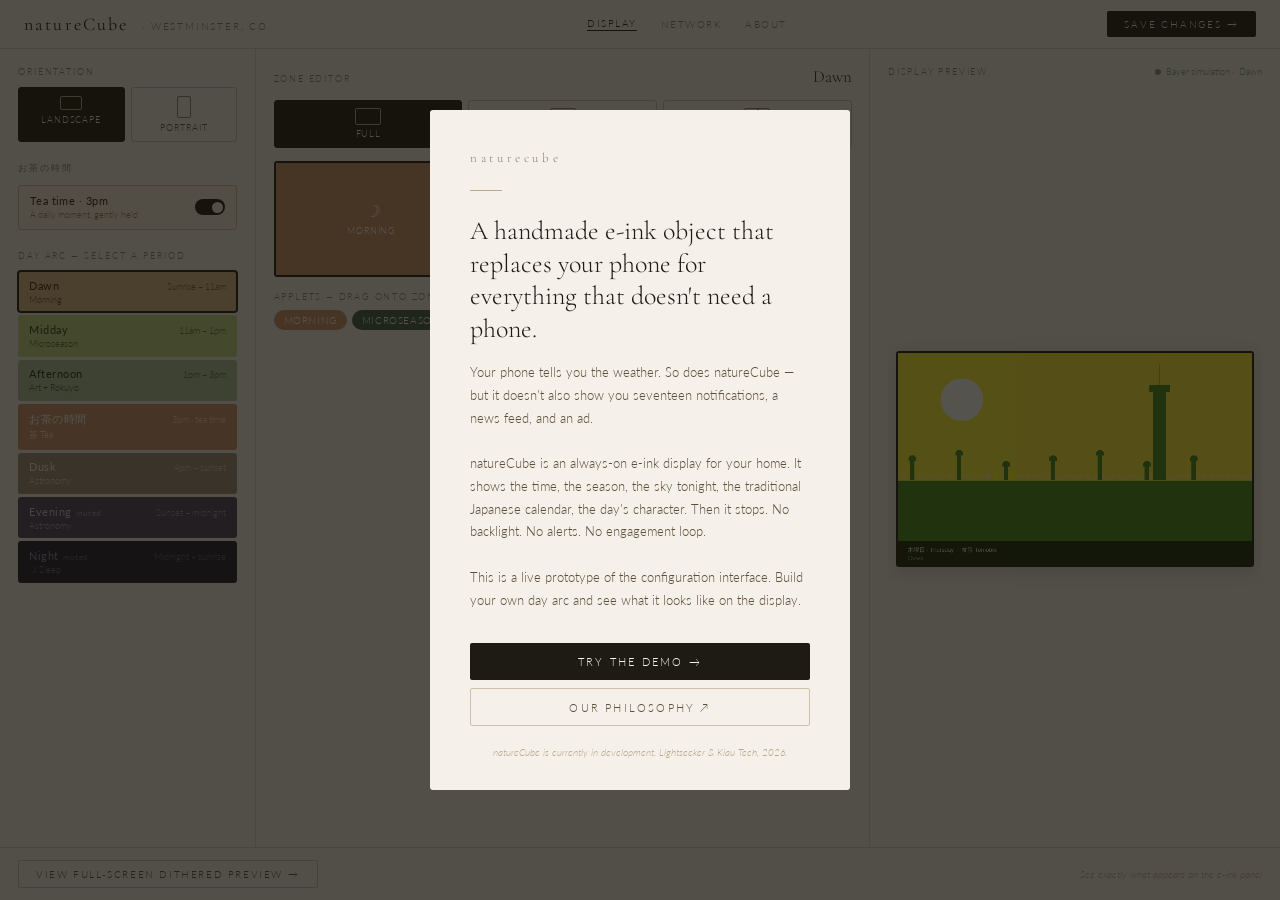
==== commit 68f0ab3d: "connected about page to pop up" ====
--- a/natureCubeConfig/index.html
+++ b/natureCubeConfig/index.html
@@ -641,7 +641,7 @@
     </p>
     <div class="popup-actions">
       <button class="popup-btn-primary" onclick="dismissPopup()">Try the demo →</button>
-      <a class="popup-btn-secondary" href="#" onclick="dismissPopup()">Read about the philosophy ↗</a>
+      <a class="popup-btn-secondary" href="about.html">Our philosophy ↗</a>
     </div>
     <p class="popup-note">natureCube is currently in development. <span id="credit-lightseeker">Lightseeker</span> &amp; <span id="credit-kiau">Kiau Tech</span>, 2026.</p>
   </div>
